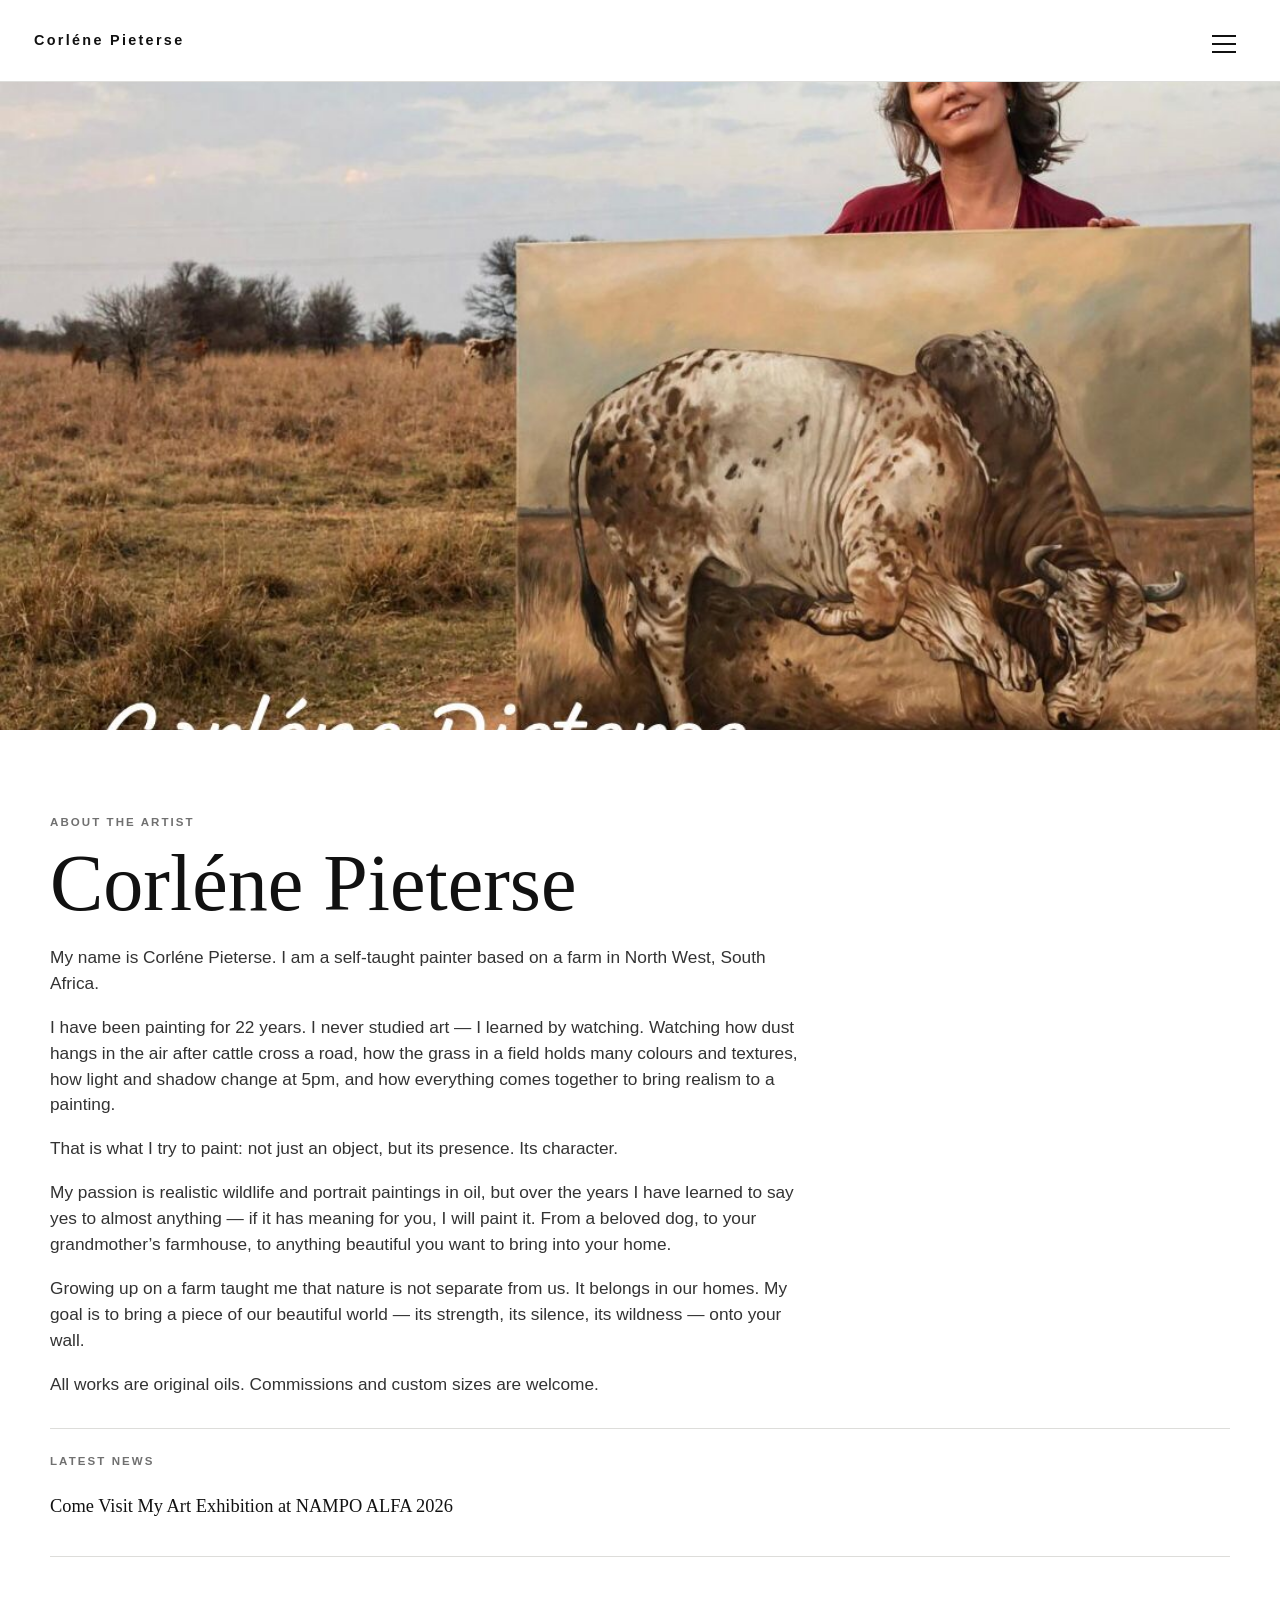
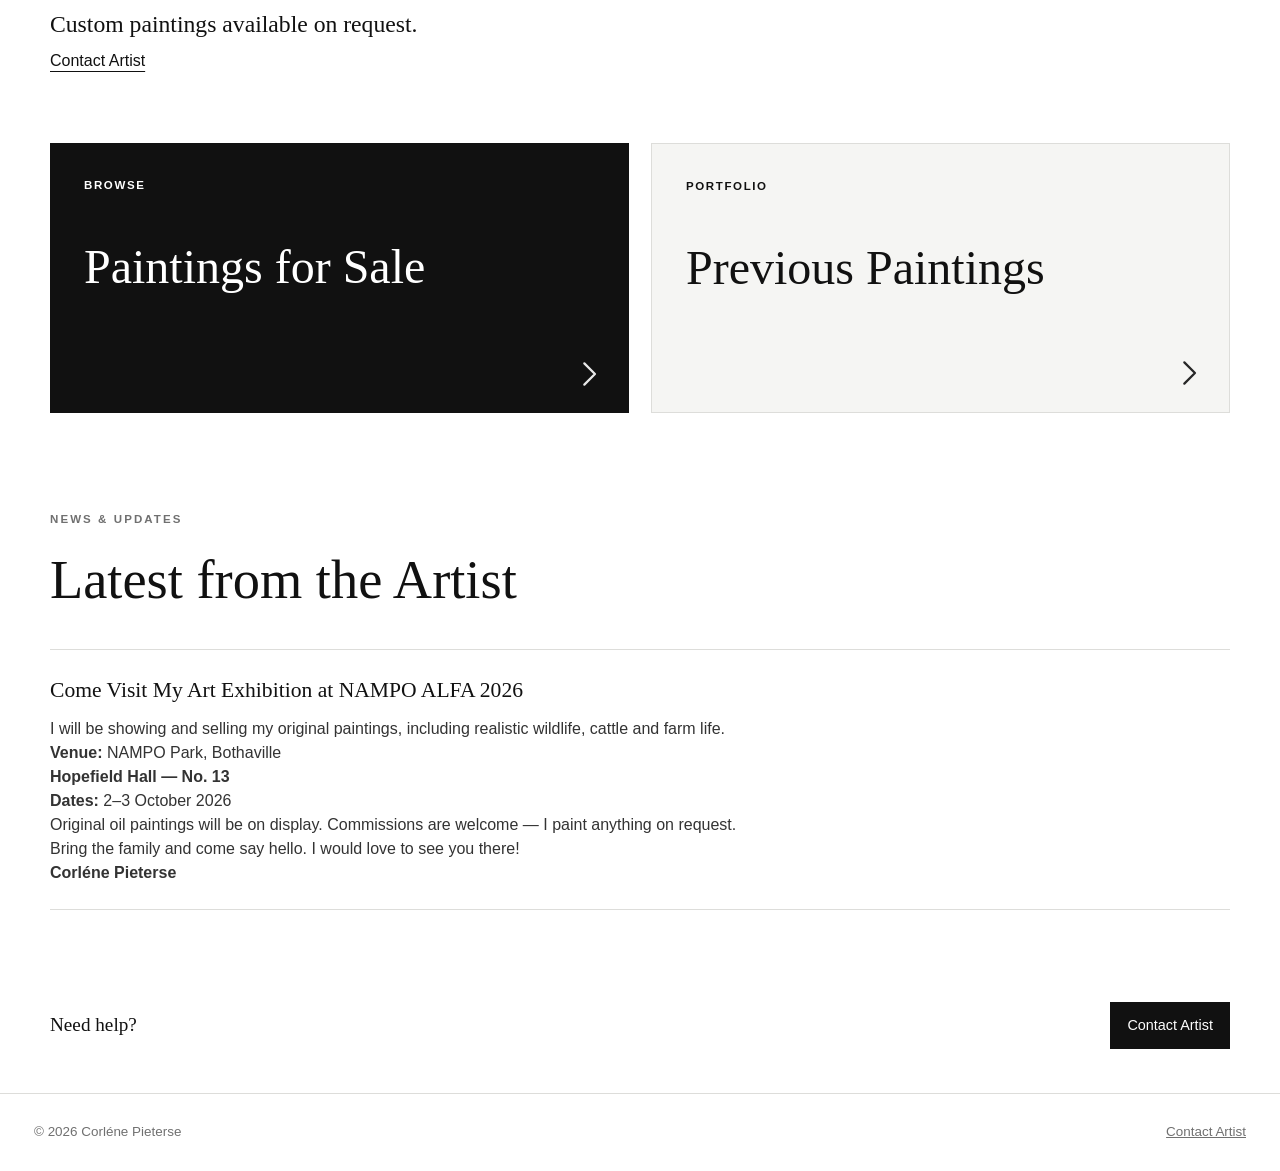
==== index.html @ c6568f7f "Add files via upload" ====
<!DOCTYPE html>
<html lang="en">
<head>
  <meta charset="UTF-8">
  <meta name="viewport" content="width=device-width, initial-scale=1.0">
  <meta name="description" content="Original paintings, previous works and custom commissions.">
  <title>Corléne Pieterse | Fine Artist</title>
  <link rel="stylesheet" href="./styles.css?v=007">
</head>
<body>
  <header class="site-header">
    <a class="artist-name" href="index.html" aria-label="Home">Corléne Pieterse</a>

    <button class="menu-toggle" type="button" aria-label="Open menu" aria-expanded="false" aria-controls="main-menu">
      <span></span>
      <span></span>
      <span></span>
    </button>

    <nav class="main-menu" id="main-menu" aria-label="Main navigation">
      <a href="index.html">Home</a>
      <a href="for-sale.html">Paintings for Sale</a>
      <a href="previous.html">Previous Paintings</a>
      <a href="index.html#newsletter">News</a>
      <a href="contact.html">Contact Artist</a>
    </nav>
  </header>

  <main>
    <section class="hero">
      <img
        src="assets/images/corlene-pieterse-hero.jpeg"
        alt="Corléne Pieterse with one of her oil paintings"
        class="hero-image"
      >
    </section>

    <section class="about section">
      <p class="eyebrow">ABOUT THE ARTIST</p>
      <h1>Corléne Pieterse</h1>
      <div class="about-copy">
        <p>My name is Corléne Pieterse. I am a self-taught painter based on a farm in North West, South Africa.</p>
        <p>I have been painting for 22 years. I never studied art — I learned by watching. Watching how dust hangs in the air after cattle cross a road, how the grass in a field holds many colours and textures, how light and shadow change at 5pm, and how everything comes together to bring realism to a painting.</p>
        <p>That is what I try to paint: not just an object, but its presence. Its character.</p>
        <p>My passion is realistic wildlife and portrait paintings in oil, but over the years I have learned to say yes to almost anything — if it has meaning for you, I will paint it. From a beloved dog, to your grandmother’s farmhouse, to anything beautiful you want to bring into your home.</p>
        <p>Growing up on a farm taught me that nature is not separate from us. It belongs in our homes. My goal is to bring a piece of our beautiful world — its strength, its silence, its wildness — onto your wall.</p>
        <p>All works are original oils. Commissions and custom sizes are welcome.</p>
      </div>

      <section class="news-triggers" aria-labelledby="latest-news-heading">
        <p class="eyebrow" id="latest-news-heading">LATEST NEWS</p>
        <a class="news-trigger" href="#news-item-1">Come Visit My Art Exhibition at NAMPO ALFA 2026</a>
      </section>

      <div class="commission-note">
        <p>Custom paintings available on request.</p>
        <a class="text-link" href="contact.html">Contact Artist</a>
      </div>
    </section>

    <section class="page-directors section" aria-label="Painting galleries">
      <a class="director-card" href="for-sale.html">
        <span class="director-label">Browse</span>
        <strong>Paintings for Sale</strong>
        <span class="director-arrow" aria-hidden="true"><svg viewBox="0 0 24 24" focusable="false"><path d="M8 4.5L15.5 12 8 19.5"></path></svg></span>
      </a>

      <a class="director-card" href="previous.html">
        <span class="director-label">Portfolio</span>
        <strong>Previous Paintings</strong>
        <span class="director-arrow" aria-hidden="true"><svg viewBox="0 0 24 24" focusable="false"><path d="M8 4.5L15.5 12 8 19.5"></path></svg></span>
      </a>
    </section>

    <section class="newsletter section" id="newsletter" aria-labelledby="newsletter-heading">
      <p class="eyebrow">NEWS & UPDATES</p>
      <h2 id="newsletter-heading">Latest from the Artist</h2>
      <article class="newsletter-item" id="news-item-1">
        <h3>Come Visit My Art Exhibition at NAMPO ALFA 2026</h3>
        <p>I will be showing and selling my original paintings, including realistic wildlife, cattle and farm life.</p>
        <p><strong>Venue:</strong> NAMPO Park, Bothaville<br><strong>Hopefield Hall — No. 13</strong><br><strong>Dates:</strong> 2–3 October 2026</p>
        <p>Original oil paintings will be on display. Commissions are welcome — I paint anything on request.</p>
        <p>Bring the family and come say hello. I would love to see you there!</p>
        <p><strong>Corléne Pieterse</strong></p>
      </article>
    </section>

    <section class="bottom-contact section">
      <p>Need help?</p>
      <a class="primary-button" href="contact.html">Contact Artist</a>
    </section>
  </main>

  <footer class="site-footer">
    <p>© <span id="year"></span> Corléne Pieterse</p>
    <a href="contact.html">Contact Artist</a>
  </footer>

  <script src="script.js"></script>
</body>
</html>
---- styles.css ----
* {
  box-sizing: border-box;
}

:root {
  --black: #111111;
  --white: #ffffff;
  --soft: #f5f5f3;
  --grey: #707070;
  --line: #ddddda;
  --max-width: 1180px;
}

html {
  scroll-behavior: smooth;
}

body {
  margin: 0;
  background: var(--white);
  color: var(--black);
  font-family: Arial, Helvetica, sans-serif;
  line-height: 1.5;
}

a {
  color: inherit;
}

img {
  display: block;
  width: 100%;
}

.site-header {
  position: sticky;
  top: 0;
  z-index: 1000;
  display: flex;
  align-items: center;
  justify-content: space-between;
  min-height: 72px;
  padding: 0 20px;
  background: rgba(255, 255, 255, 0.96);
  border-bottom: 1px solid var(--line);
}

.artist-name {
  text-decoration: none;
  font-size: 0.9rem;
  font-weight: 700;
  letter-spacing: 0.16em;
}

.menu-toggle {
  width: 44px;
  height: 44px;
  padding: 10px;
  border: 0;
  background: transparent;
  cursor: pointer;
}

.menu-toggle span {
  display: block;
  height: 2px;
  margin: 6px 0;
  background: var(--black);
  transition: transform 0.2s ease, opacity 0.2s ease;
}

.menu-toggle.open span:nth-child(1) {
  transform: translateY(8px) rotate(45deg);
}

.menu-toggle.open span:nth-child(2) {
  opacity: 0;
}

.menu-toggle.open span:nth-child(3) {
  transform: translateY(-8px) rotate(-45deg);
}

.main-menu {
  position: fixed;
  inset: 72px 0 auto 0;
  display: none;
  flex-direction: column;
  padding: 14px 20px 26px;
  background: var(--soft);
  border-bottom: 1px solid var(--line);
}

.main-menu.open {
  display: flex;
}

.main-menu a {
  padding: 15px 0;
  border-bottom: 1px solid var(--line);
  text-decoration: none;
  font-size: 1rem;
}

.main-menu a:last-child {
  border-bottom: 0;
}

.hero {
  max-width: 1480px;
  margin: 0 auto;
}

.hero-image {
  width: 100%;
  min-height: 48vh;
  max-height: 72vh;
  object-fit: cover;
  background: var(--soft);
}

.section,
.inner-page {
  width: min(calc(100% - 40px), var(--max-width));
  margin-inline: auto;
}

.about {
  padding: 56px 0 48px;
}

.eyebrow {
  margin: 0 0 12px;
  color: var(--grey);
  font-size: 0.72rem;
  font-weight: 700;
  letter-spacing: 0.18em;
}

h1,
h2,
h3,
p {
  margin-top: 0;
}

h1 {
  margin-bottom: 20px;
  font-family: Georgia, "Times New Roman", serif;
  font-size: clamp(2.2rem, 9vw, 5rem);
  font-weight: 400;
  line-height: 1.02;
}

h2 {
  font-family: Georgia, "Times New Roman", serif;
  font-weight: 400;
}

.about-copy {
  max-width: 760px;
  margin-bottom: 28px;
  color: #333333;
  font-size: 1rem;
}

.about-copy p {
  margin-bottom: 18px;
}

.commission-note {
  padding-top: 22px;
}

.commission-note p {
  margin-bottom: 8px;
  font-family: Georgia, "Times New Roman", serif;
  font-size: 1.48rem;
  line-height: 1.35;
}

.news-triggers {
  margin: 30px 0;
  padding: 24px 0;
  border-top: 1px solid var(--line);
  border-bottom: 1px solid var(--line);
}

.news-trigger {
  display: block;
  padding: 11px 0;
  text-decoration: none;
  font-family: Georgia, "Times New Roman", serif;
  font-size: 1.15rem;
}

.news-trigger:hover {
  text-decoration: underline;
  text-underline-offset: 5px;
}

.newsletter {
  padding: 8px 0 64px;
  scroll-margin-top: 90px;
}

.newsletter > h2 {
  margin-bottom: 28px;
  font-size: clamp(2rem, 7vw, 3.4rem);
}

.newsletter-item {
  padding: 24px 0;
  border-top: 1px solid var(--line);
  scroll-margin-top: 100px;
}

.newsletter-item:last-child {
  border-bottom: 1px solid var(--line);
}

.newsletter-item h3 {
  margin-bottom: 10px;
  font-family: Georgia, "Times New Roman", serif;
  font-size: 1.35rem;
  font-weight: 400;
}

.newsletter-item p {
  max-width: 760px;
  margin-bottom: 0;
  color: #333333;
}

.bottom-contact {
  display: flex;
  align-items: center;
  justify-content: space-between;
  gap: 20px;
  padding: 28px 0 44px;
}

.bottom-contact p {
  margin-bottom: 0;
  font-family: Georgia, "Times New Roman", serif;
  font-size: 1.2rem;
}

.text-link {
  text-underline-offset: 5px;
}

.page-directors {
  display: grid;
  gap: 16px;
  padding-bottom: 64px;
}

.director-card {
  position: relative;
  min-height: 190px;
  padding: 28px;
  overflow: hidden;
  background: var(--black);
  color: var(--white);
  text-decoration: none;
}

.director-card:nth-child(2) {
  background: var(--soft);
  color: var(--black);
  border: 1px solid var(--line);
}

.director-label {
  display: block;
  margin-bottom: 48px;
  font-size: 0.72rem;
  font-weight: 700;
  letter-spacing: 0.14em;
  text-transform: uppercase;
}

.director-card strong {
  display: block;
  max-width: 80%;
  font-family: Georgia, "Times New Roman", serif;
  font-size: clamp(1.7rem, 8vw, 3rem);
  font-weight: 400;
  line-height: 1.05;
}

.director-arrow {
  position: absolute;
  right: 22px;
  bottom: 22px;
  width: 34px;
  height: 34px;
  opacity: 0.9;
}

.director-arrow svg {
  display: block;
  width: 100%;
  height: 100%;
  fill: none;
  stroke: currentColor;
  stroke-width: 1.6;
  stroke-linecap: round;
  stroke-linejoin: round;
  overflow: visible;
}

.site-footer {
  display: flex;
  justify-content: space-between;
  gap: 20px;
  padding: 28px 20px;
  border-top: 1px solid var(--line);
  color: var(--grey);
  font-size: 0.84rem;
}

.site-footer p {
  margin-bottom: 0;
}

.inner-page {
  min-height: calc(100vh - 160px);
  padding-top: 56px;
  padding-bottom: 64px;
}

.page-heading {
  max-width: 800px;
  margin-bottom: 34px;
}

.page-heading p:last-child {
  color: var(--grey);
}

.filter-bar {
  display: flex;
  gap: 8px;
  margin-bottom: 32px;
  padding-bottom: 8px;
  overflow-x: auto;
  scrollbar-width: thin;
}

.filter-button {
  flex: 0 0 auto;
  padding: 10px 14px;
  border: 1px solid var(--line);
  background: var(--white);
  color: var(--black);
  cursor: pointer;
  font-size: 0.85rem;
}

.filter-button.active,
.filter-button:hover {
  background: var(--black);
  color: var(--white);
  border-color: var(--black);
}

.gallery-grid {
  display: grid;
  grid-template-columns: 1fr;
  gap: 32px;
}

.painting-card {
  border-bottom: 1px solid var(--line);
  padding-bottom: 24px;
}

.painting-image-wrap {
  aspect-ratio: 4 / 5;
  margin-bottom: 16px;
  overflow: hidden;
  background: var(--soft);
}

.painting-image {
  height: 100%;
  object-fit: cover;
}

.painting-meta {
  display: flex;
  justify-content: space-between;
  gap: 16px;
}

.painting-title {
  margin-bottom: 5px;
  font-family: Georgia, "Times New Roman", serif;
  font-size: 1.35rem;
  font-weight: 400;
}

.painting-category,
.painting-price,
.painting-status,
.painting-detail {
  margin-bottom: 0;
  color: var(--grey);
  font-size: 0.86rem;
}

.painting-detail {
  margin-top: 4px;
}

.painting-actions {
  margin-top: 14px;
}

.primary-button {
  display: inline-block;
  padding: 12px 16px;
  border: 1px solid var(--black);
  background: var(--black);
  color: var(--white);
  text-decoration: none;
  font-size: 0.9rem;
}

.primary-button:hover {
  background: var(--white);
  color: var(--black);
}

.empty-state {
  padding: 30px 0;
  color: var(--grey);
}

.contact-page {
  max-width: 860px;
}

.contact-heading {
  margin-bottom: 44px;
}

.contact-simple {
  max-width: 620px;
}

.contact-row {
  padding: 28px 0;
  border-top: 1px solid var(--line);
}

.contact-row:last-child {
  border-bottom: 1px solid var(--line);
}

.contact-label {
  margin-bottom: 14px;
  color: var(--grey);
  font-size: 0.8rem;
  font-weight: 700;
  letter-spacing: 0.12em;
  text-transform: uppercase;
}

.contact-email {
  display: inline-block;
  font-size: 1rem;
  text-underline-offset: 5px;
}

@media (min-width: 720px) {
  .site-header {
    min-height: 82px;
    padding-inline: 34px;
  }

  .main-menu {
    inset: 82px 0 auto 0;
    padding-inline: 34px;
  }

  .section,
  .inner-page {
    width: min(calc(100% - 68px), var(--max-width));
  }

  .about {
    padding-top: 84px;
    padding-bottom: 70px;
  }

  .page-directors {
    grid-template-columns: 1fr 1fr;
    gap: 22px;
    padding-bottom: 90px;
  }

  .director-card {
    min-height: 270px;
    padding: 34px;
  }

  .gallery-grid {
    grid-template-columns: repeat(2, minmax(0, 1fr));
    gap: 42px 24px;
  }

  .site-footer {
    padding-inline: 34px;
  }
}

@media (min-width: 1050px) {
  .hero-image {
    min-height: 62vh;
  }

  .about-copy {
    font-size: 1.08rem;
  }

  .gallery-grid {
    grid-template-columns: repeat(3, minmax(0, 1fr));
  }
}
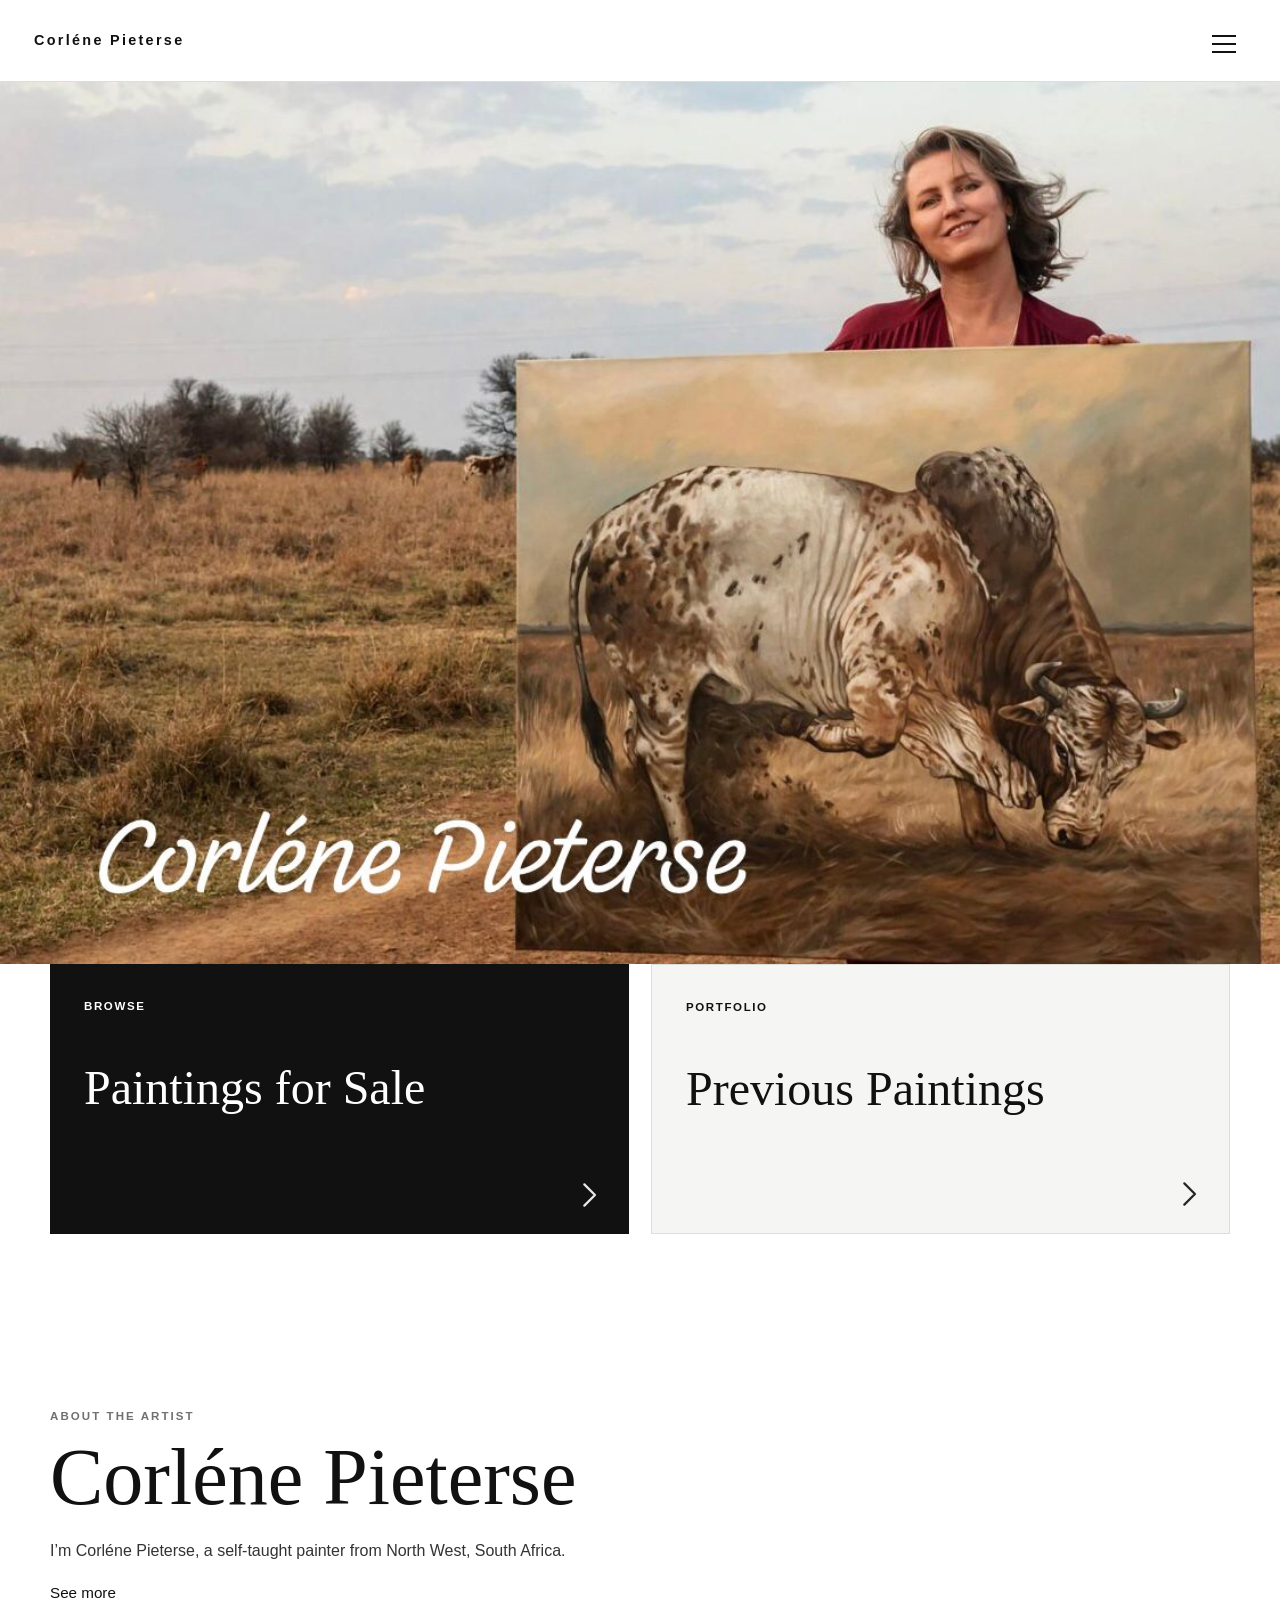
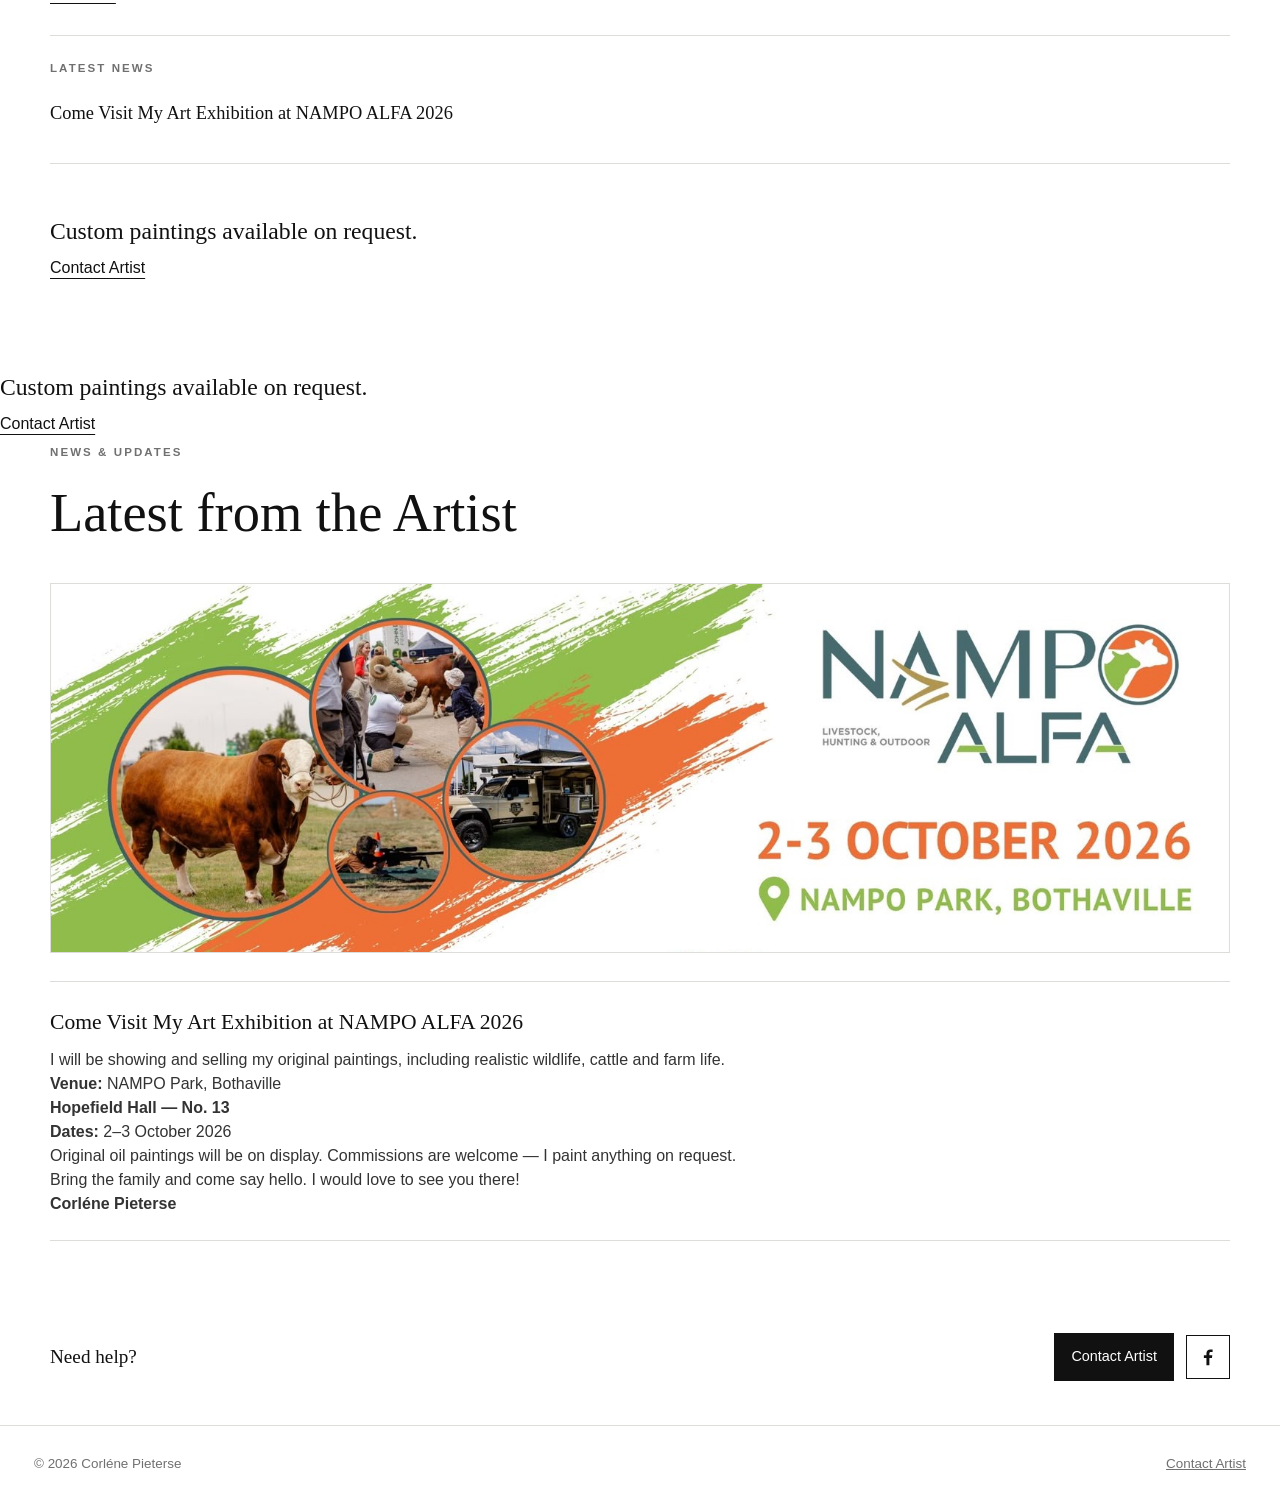
==== commit 8e72cf95: "Add files via upload" ====
--- a/index.html
+++ b/index.html
@@ -5,7 +5,7 @@
   <meta name="viewport" content="width=device-width, initial-scale=1.0">
   <meta name="description" content="Original paintings, previous works and custom commissions.">
   <title>Corléne Pieterse | Fine Artist</title>
-  <link rel="stylesheet" href="./styles.css?v=007">
+  <link rel="stylesheet" href="./styles.css?v=009">
 </head>
 <body>
   <header class="site-header">
@@ -35,15 +35,38 @@
       >
     </section>
 
+    <section class="page-directors section" aria-label="Painting galleries">
+      <a class="director-card" href="for-sale.html">
+        <span class="director-label">Browse</span>
+        <strong>Paintings for Sale</strong>
+        <span class="director-arrow" aria-hidden="true"><svg viewBox="0 0 24 24" focusable="false"><path d="M8 4.5L15.5 12 8 19.5"></path></svg></span>
+      </a>
+
+      <a class="director-card" href="previous.html">
+        <span class="director-label">Portfolio</span>
+        <strong>Previous Paintings</strong>
+        <span class="director-arrow" aria-hidden="true"><svg viewBox="0 0 24 24" focusable="false"><path d="M8 4.5L15.5 12 8 19.5"></path></svg></span>
+      </a>
+    </section>
+
     <section class="about section">
       <p class="eyebrow">ABOUT THE ARTIST</p>
       <h1>Corléne Pieterse</h1>
-      <div class="about-copy">
-        <p>My name is Corléne Pieterse. I am a self-taught painter based on a farm in North West, South Africa.</p>
+
+      <div class="about-intro">
+        <p>I’m Corléne Pieterse, a self-taught painter from North West, South Africa.</p>
+        <button class="see-more-button" id="about-toggle" type="button" aria-expanded="false" aria-controls="about-full">See more</button>
+      </div>
+
+      <div class="about-full" id="about-full" hidden>
         <p>I have been painting for 22 years. I never studied art — I learned by watching. Watching how dust hangs in the air after cattle cross a road, how the grass in a field holds many colours and textures, how light and shadow change at 5pm, and how everything comes together to bring realism to a painting.</p>
+
         <p>That is what I try to paint: not just an object, but its presence. Its character.</p>
+
         <p>My passion is realistic wildlife and portrait paintings in oil, but over the years I have learned to say yes to almost anything — if it has meaning for you, I will paint it. From a beloved dog, to your grandmother’s farmhouse, to anything beautiful you want to bring into your home.</p>
+
         <p>Growing up on a farm taught me that nature is not separate from us. It belongs in our homes. My goal is to bring a piece of our beautiful world — its strength, its silence, its wildness — onto your wall.</p>
+
         <p>All works are original oils. Commissions and custom sizes are welcome.</p>
       </div>
 
@@ -58,23 +81,16 @@
       </div>
     </section>
 
-    <section class="page-directors section" aria-label="Painting galleries">
-      <a class="director-card" href="for-sale.html">
-        <span class="director-label">Browse</span>
-        <strong>Paintings for Sale</strong>
-        <span class="director-arrow" aria-hidden="true"><svg viewBox="0 0 24 24" focusable="false"><path d="M8 4.5L15.5 12 8 19.5"></path></svg></span>
-      </a>
-
-      <a class="director-card" href="previous.html">
-        <span class="director-label">Portfolio</span>
-        <strong>Previous Paintings</strong>
-        <span class="director-arrow" aria-hidden="true"><svg viewBox="0 0 24 24" focusable="false"><path d="M8 4.5L15.5 12 8 19.5"></path></svg></span>
-      </a>
+      <div class="commission-note">
+        <p>Custom paintings available on request.</p>
+        <a class="text-link" href="contact.html">Contact Artist</a>
+      </div>
     </section>
 
     <section class="newsletter section" id="newsletter" aria-labelledby="newsletter-heading">
       <p class="eyebrow">NEWS & UPDATES</p>
       <h2 id="newsletter-heading">Latest from the Artist</h2>
+      <img class="newsletter-banner" src="assets/images/nampo-alfa-2026.jpeg" alt="NAMPO ALFA 2026, 2–3 October 2026, NAMPO Park, Bothaville">
       <article class="newsletter-item" id="news-item-1">
         <h3>Come Visit My Art Exhibition at NAMPO ALFA 2026</h3>
         <p>I will be showing and selling my original paintings, including realistic wildlife, cattle and farm life.</p>
@@ -87,7 +103,14 @@
 
     <section class="bottom-contact section">
       <p>Need help?</p>
-      <a class="primary-button" href="contact.html">Contact Artist</a>
+      <div class="bottom-contact-actions">
+        <a class="primary-button" href="contact.html">Contact Artist</a>
+        <a class="facebook-icon-link" href="https://www.facebook.com/share/1Ef3QSD8dy/?mibextid=wwXIfr" target="_blank" rel="noopener" aria-label="Visit Corléne Pieterse on Facebook">
+          <svg viewBox="0 0 24 24" aria-hidden="true">
+            <path d="M13.5 21v-8h2.8l.4-3h-3.2V8.1c0-.9.3-1.6 1.7-1.6H17V3.8c-.3 0-1.3-.1-2.5-.1-2.5 0-4.2 1.5-4.2 4.3v2H7.5v3h2.8v8h3.2z"></path>
+          </svg>
+        </a>
+      </div>
     </section>
   </main>
 
--- a/styles.css
+++ b/styles.css
@@ -113,9 +113,9 @@
 
 .hero-image {
   width: 100%;
-  min-height: 48vh;
-  max-height: 72vh;
-  object-fit: cover;
+  height: auto;
+  max-height: none;
+  object-fit: contain;
   background: var(--soft);
 }
 
@@ -378,19 +378,23 @@
 }
 
 .painting-image-wrap {
-  aspect-ratio: 4 / 5;
+  width: 100%;
   margin-bottom: 16px;
   overflow: hidden;
   background: var(--soft);
+  cursor: zoom-in;
 }
 
 .painting-image {
-  height: 100%;
-  object-fit: cover;
+  display: block;
+  width: 100%;
+  height: auto;
+  object-fit: contain;
 }
 
 .painting-meta {
   display: flex;
+  align-items: flex-start;
   justify-content: space-between;
   gap: 16px;
 }
@@ -530,3 +534,185 @@
     grid-template-columns: repeat(3, minmax(0, 1fr));
   }
 }
+
+
+.painting-info-block {
+  min-width: 0;
+}
+
+.painting-detail {
+  display: block;
+  margin-top: 4px;
+}
+
+.image-viewer {
+  position: fixed;
+  inset: 0;
+  z-index: 3000;
+  display: none;
+  background: rgba(0, 0, 0, 0.96);
+  touch-action: none;
+  user-select: none;
+  overscroll-behavior: contain;
+}
+
+.image-viewer.open {
+  display: block;
+}
+
+.image-viewer-stage {
+  position: absolute;
+  inset: 0;
+  overflow: hidden;
+  touch-action: none;
+  cursor: grab;
+}
+
+.image-viewer-stage.dragging {
+  cursor: grabbing;
+}
+
+.image-viewer-image {
+  position: absolute;
+  left: 50%;
+  top: 50%;
+  max-width: 92vw;
+  max-height: 92vh;
+  width: auto;
+  height: auto;
+  object-fit: contain;
+  transform-origin: center center;
+  will-change: transform;
+  pointer-events: none;
+}
+
+.image-viewer-close {
+  position: absolute;
+  top: max(14px, env(safe-area-inset-top));
+  right: 14px;
+  z-index: 2;
+  width: 46px;
+  height: 46px;
+  border: 0;
+  background: rgba(255,255,255,0.10);
+  color: #fff;
+  font-size: 2rem;
+  line-height: 1;
+  font-weight: 300;
+}
+
+body.viewer-open {
+  overflow: hidden;
+}
+
+
+.about-intro,
+.about-full {
+  max-width: 760px;
+  color: #333333;
+  font-size: 1rem;
+}
+
+.about-intro p,
+.about-full p {
+  margin-bottom: 18px;
+}
+
+.see-more-button {
+  padding: 0;
+  border: 0;
+  background: transparent;
+  color: var(--black);
+  font-size: 0.95rem;
+  text-decoration: underline;
+  text-underline-offset: 5px;
+}
+
+.about-full[hidden] {
+  display: none;
+}
+
+.newsletter-banner {
+  display: block;
+  width: 100%;
+  height: auto;
+  margin: 0 0 28px;
+  object-fit: contain;
+  border: 1px solid var(--line);
+}
+
+.bottom-contact-actions {
+  display: flex;
+  align-items: center;
+  gap: 12px;
+}
+
+.facebook-icon-link {
+  display: inline-flex;
+  align-items: center;
+  justify-content: center;
+  width: 44px;
+  height: 44px;
+  border: 1px solid var(--black);
+  color: var(--black);
+  background: var(--white);
+}
+
+.facebook-icon-link svg {
+  width: 22px;
+  height: 22px;
+  fill: currentColor;
+}
+
+
+@media (max-width: 719px) {
+  .hero {
+    padding: 0;
+  }
+
+  .hero-image {
+    width: 100%;
+    height: 38vh;
+    max-height: 310px;
+    object-fit: contain;
+    background: var(--soft);
+  }
+
+  .page-directors {
+    grid-template-columns: repeat(2, minmax(0, 1fr));
+    gap: 10px;
+    padding-top: 14px;
+    padding-bottom: 36px;
+  }
+
+  .director-card {
+    min-height: 126px;
+    padding: 16px;
+  }
+
+  .director-label {
+    margin-bottom: 28px;
+    font-size: 0.62rem;
+  }
+
+  .director-card strong {
+    max-width: 88%;
+    font-size: clamp(1rem, 4.7vw, 1.35rem);
+    line-height: 1.05;
+  }
+
+  .director-arrow {
+    right: 12px;
+    bottom: 12px;
+    width: 23px;
+    height: 23px;
+  }
+
+  .about {
+    padding-top: 44px;
+  }
+
+  .bottom-contact {
+    align-items: flex-start;
+  }
+}
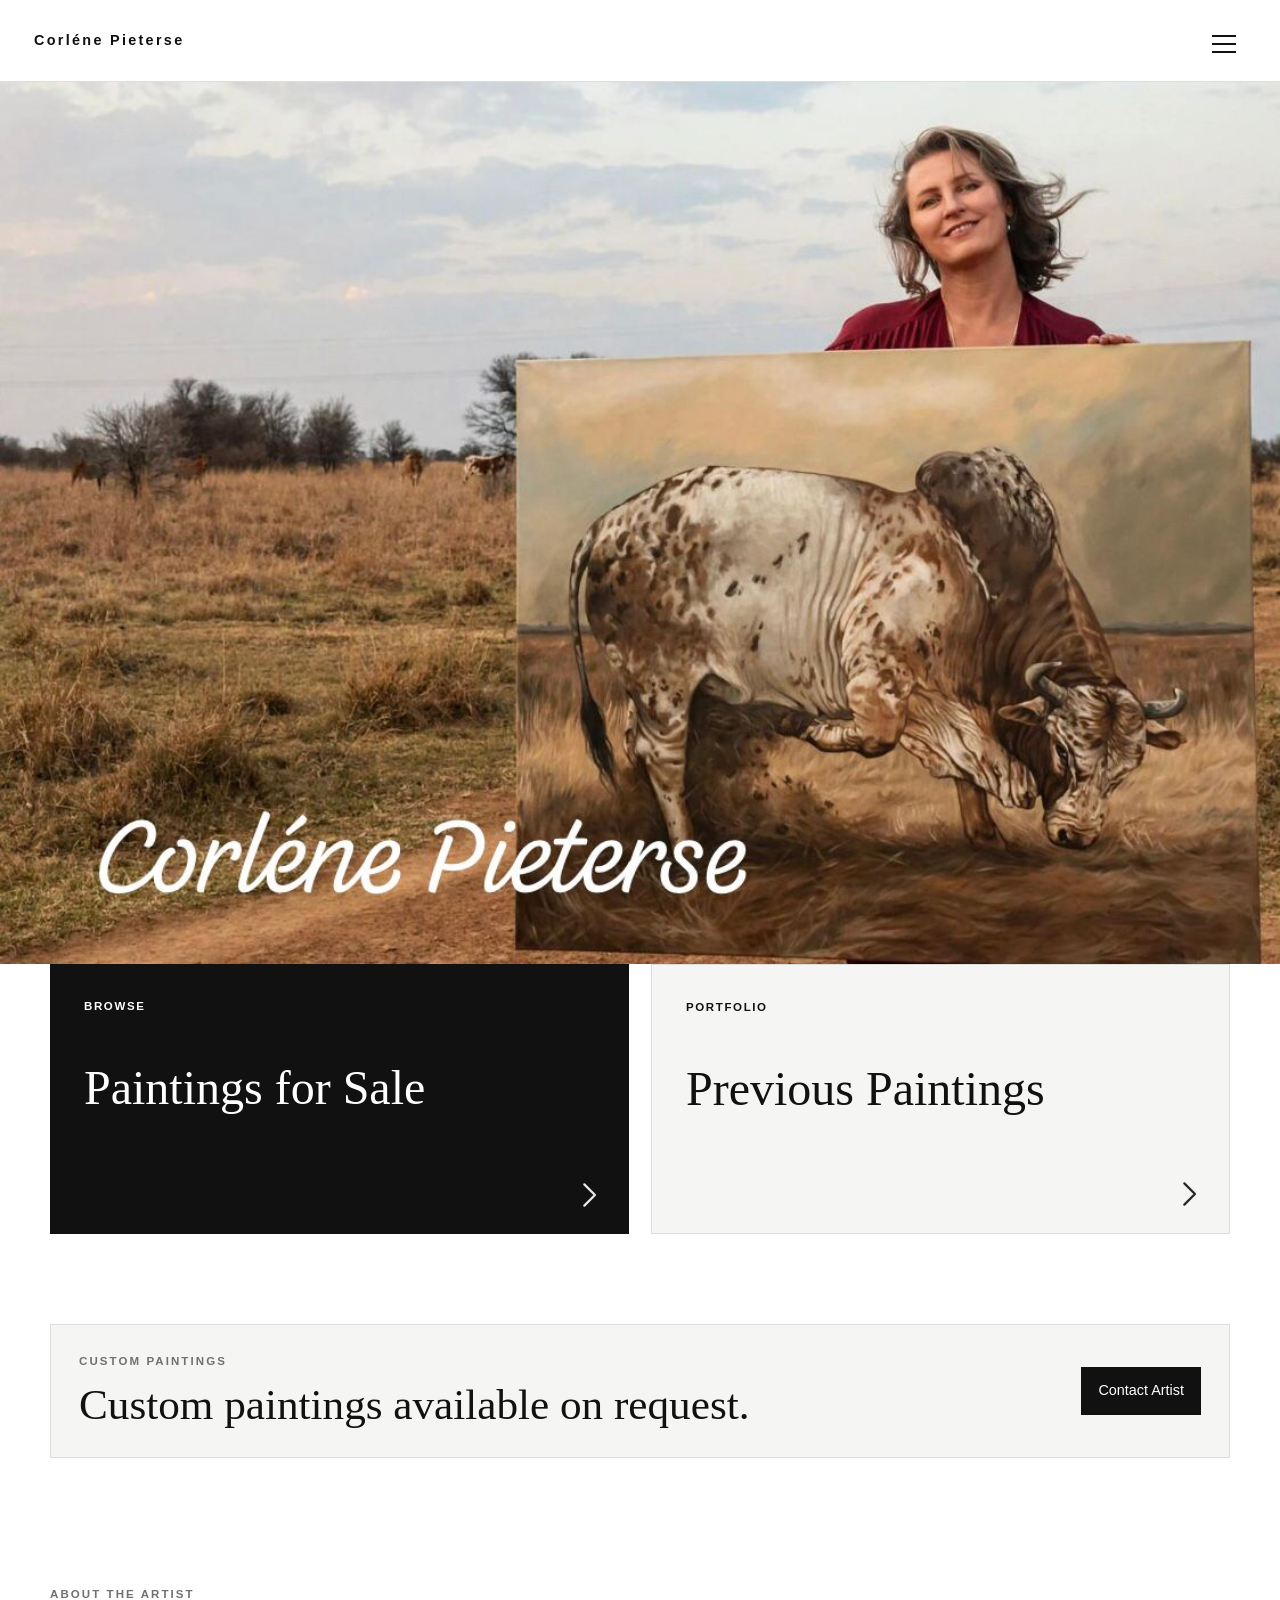
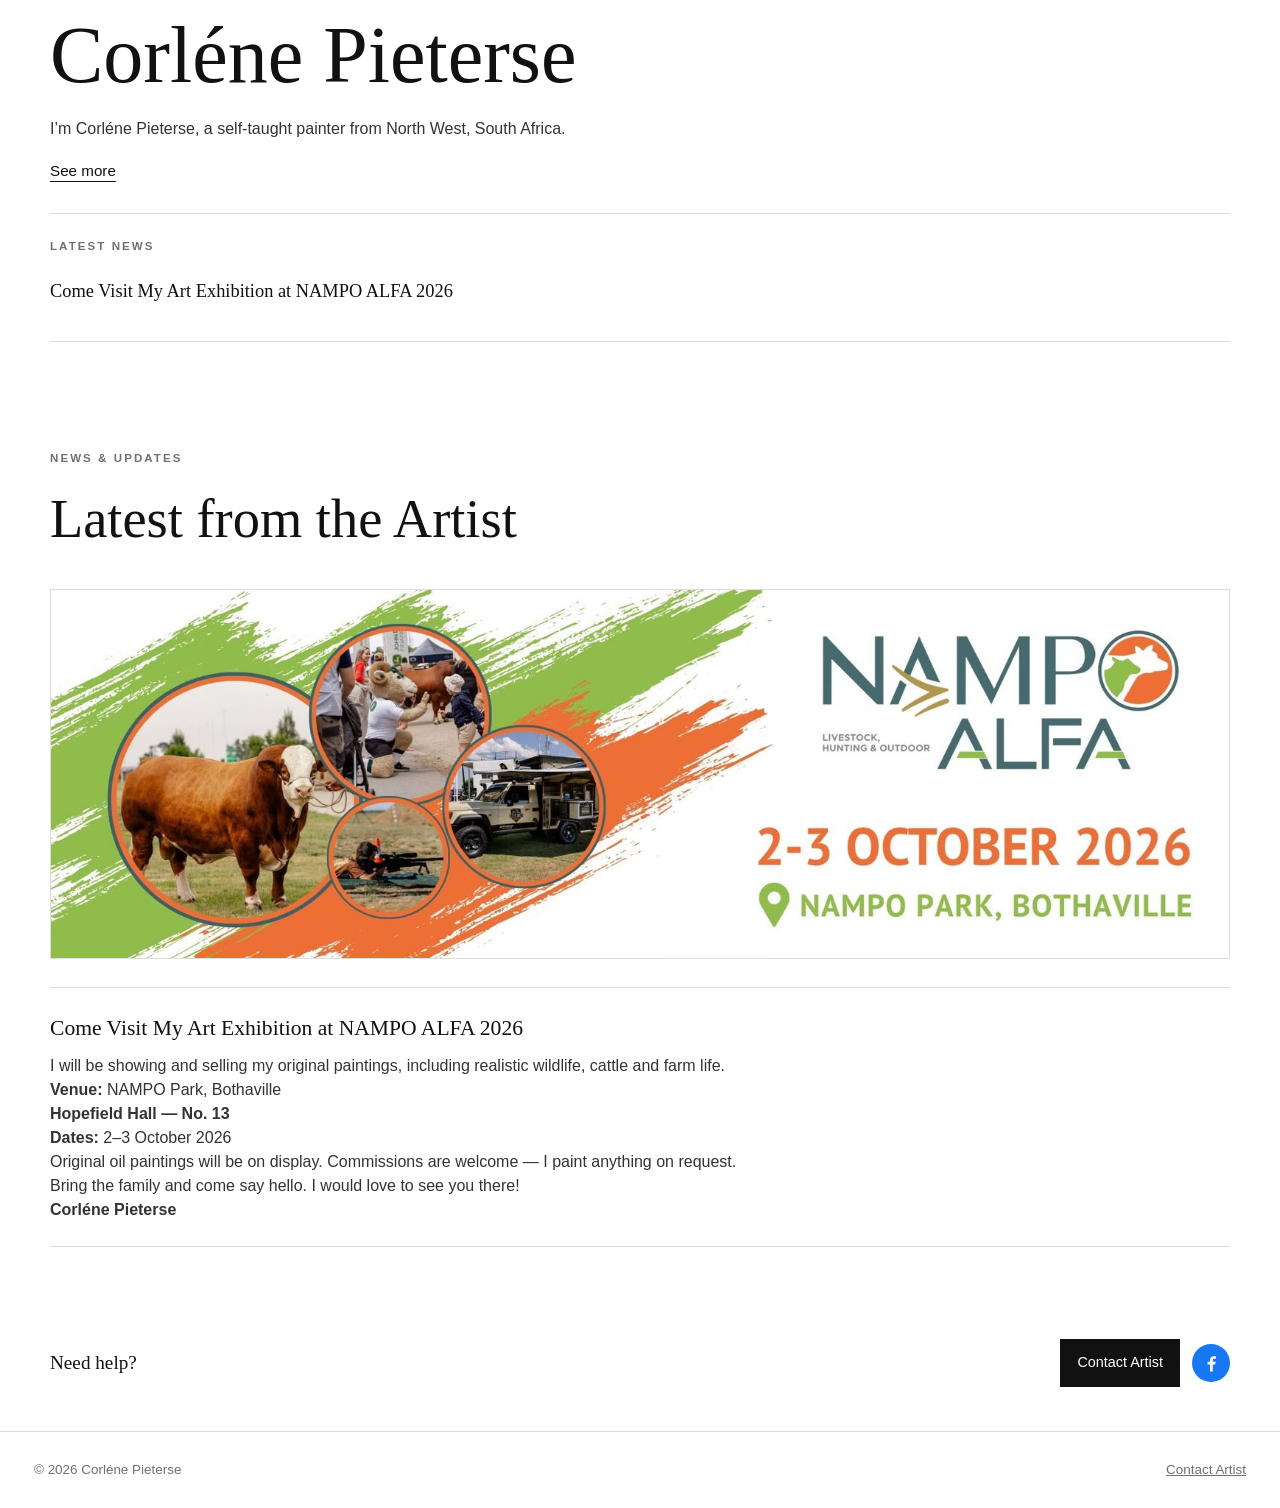
==== commit 16d38e0e: "Add files via upload" ====
--- a/index.html
+++ b/index.html
@@ -3,18 +3,16 @@
 <head>
   <meta charset="UTF-8">
   <meta name="viewport" content="width=device-width, initial-scale=1.0">
-  <meta name="description" content="Original paintings, previous works and custom commissions.">
+  <meta name="description" content="Original oil paintings by Corléne Pieterse, a self-taught artist based in North West, South Africa.">
   <title>Corléne Pieterse | Fine Artist</title>
-  <link rel="stylesheet" href="./styles.css?v=009">
+  <link rel="stylesheet" href="./styles.css?v=010">
 </head>
 <body>
   <header class="site-header">
     <a class="artist-name" href="index.html" aria-label="Home">Corléne Pieterse</a>
 
     <button class="menu-toggle" type="button" aria-label="Open menu" aria-expanded="false" aria-controls="main-menu">
-      <span></span>
-      <span></span>
-      <span></span>
+      <span></span><span></span><span></span>
     </button>
 
     <nav class="main-menu" id="main-menu" aria-label="Main navigation">
@@ -28,25 +26,35 @@
 
   <main>
     <section class="hero">
-      <img
-        src="assets/images/corlene-pieterse-hero.jpeg"
-        alt="Corléne Pieterse with one of her oil paintings"
-        class="hero-image"
-      >
+      <img src="assets/images/corlene-pieterse-hero.jpeg"
+           alt="Corléne Pieterse with one of her oil paintings"
+           class="hero-image">
     </section>
 
     <section class="page-directors section" aria-label="Painting galleries">
       <a class="director-card" href="for-sale.html">
         <span class="director-label">Browse</span>
         <strong>Paintings for Sale</strong>
-        <span class="director-arrow" aria-hidden="true"><svg viewBox="0 0 24 24" focusable="false"><path d="M8 4.5L15.5 12 8 19.5"></path></svg></span>
+        <span class="director-arrow" aria-hidden="true">
+          <svg viewBox="0 0 24 24" focusable="false"><path d="M8 4.5L15.5 12 8 19.5"></path></svg>
+        </span>
       </a>
 
       <a class="director-card" href="previous.html">
         <span class="director-label">Portfolio</span>
         <strong>Previous Paintings</strong>
-        <span class="director-arrow" aria-hidden="true"><svg viewBox="0 0 24 24" focusable="false"><path d="M8 4.5L15.5 12 8 19.5"></path></svg></span>
+        <span class="director-arrow" aria-hidden="true">
+          <svg viewBox="0 0 24 24" focusable="false"><path d="M8 4.5L15.5 12 8 19.5"></path></svg>
+        </span>
       </a>
+    </section>
+
+    <section class="custom-highlight section">
+      <div>
+        <p class="eyebrow">CUSTOM PAINTINGS</p>
+        <h2>Custom paintings available on request.</h2>
+      </div>
+      <a class="primary-button" href="contact.html">Contact Artist</a>
     </section>
 
     <section class="about section">
@@ -60,13 +68,9 @@
 
       <div class="about-full" id="about-full" hidden>
         <p>I have been painting for 22 years. I never studied art — I learned by watching. Watching how dust hangs in the air after cattle cross a road, how the grass in a field holds many colours and textures, how light and shadow change at 5pm, and how everything comes together to bring realism to a painting.</p>
-
         <p>That is what I try to paint: not just an object, but its presence. Its character.</p>
-
         <p>My passion is realistic wildlife and portrait paintings in oil, but over the years I have learned to say yes to almost anything — if it has meaning for you, I will paint it. From a beloved dog, to your grandmother’s farmhouse, to anything beautiful you want to bring into your home.</p>
-
         <p>Growing up on a farm taught me that nature is not separate from us. It belongs in our homes. My goal is to bring a piece of our beautiful world — its strength, its silence, its wildness — onto your wall.</p>
-
         <p>All works are original oils. Commissions and custom sizes are welcome.</p>
       </div>
 
@@ -74,27 +78,20 @@
         <p class="eyebrow" id="latest-news-heading">LATEST NEWS</p>
         <a class="news-trigger" href="#news-item-1">Come Visit My Art Exhibition at NAMPO ALFA 2026</a>
       </section>
-
-      <div class="commission-note">
-        <p>Custom paintings available on request.</p>
-        <a class="text-link" href="contact.html">Contact Artist</a>
-      </div>
-    </section>
-
-      <div class="commission-note">
-        <p>Custom paintings available on request.</p>
-        <a class="text-link" href="contact.html">Contact Artist</a>
-      </div>
     </section>
 
     <section class="newsletter section" id="newsletter" aria-labelledby="newsletter-heading">
       <p class="eyebrow">NEWS & UPDATES</p>
       <h2 id="newsletter-heading">Latest from the Artist</h2>
-      <img class="newsletter-banner" src="assets/images/nampo-alfa-2026.jpeg" alt="NAMPO ALFA 2026, 2–3 October 2026, NAMPO Park, Bothaville">
+      <img class="newsletter-banner" src="assets/images/nampo-alfa-2026.jpeg"
+           alt="NAMPO ALFA 2026, 2–3 October 2026, NAMPO Park, Bothaville">
+
       <article class="newsletter-item" id="news-item-1">
         <h3>Come Visit My Art Exhibition at NAMPO ALFA 2026</h3>
         <p>I will be showing and selling my original paintings, including realistic wildlife, cattle and farm life.</p>
-        <p><strong>Venue:</strong> NAMPO Park, Bothaville<br><strong>Hopefield Hall — No. 13</strong><br><strong>Dates:</strong> 2–3 October 2026</p>
+        <p><strong>Venue:</strong> NAMPO Park, Bothaville<br>
+        <strong>Hopefield Hall — No. 13</strong><br>
+        <strong>Dates:</strong> 2–3 October 2026</p>
         <p>Original oil paintings will be on display. Commissions are welcome — I paint anything on request.</p>
         <p>Bring the family and come say hello. I would love to see you there!</p>
         <p><strong>Corléne Pieterse</strong></p>
@@ -105,7 +102,10 @@
       <p>Need help?</p>
       <div class="bottom-contact-actions">
         <a class="primary-button" href="contact.html">Contact Artist</a>
-        <a class="facebook-icon-link" href="https://www.facebook.com/share/1Ef3QSD8dy/?mibextid=wwXIfr" target="_blank" rel="noopener" aria-label="Visit Corléne Pieterse on Facebook">
+        <a class="facebook-icon-link"
+           href="https://www.facebook.com/share/1Ef3QSD8dy/?mibextid=wwXIfr"
+           target="_blank" rel="noopener"
+           aria-label="Visit Corléne Pieterse on Facebook">
           <svg viewBox="0 0 24 24" aria-hidden="true">
             <path d="M13.5 21v-8h2.8l.4-3h-3.2V8.1c0-.9.3-1.6 1.7-1.6H17V3.8c-.3 0-1.3-.1-2.5-.1-2.5 0-4.2 1.5-4.2 4.3v2H7.5v3h2.8v8h3.2z"></path>
           </svg>
@@ -119,6 +119,6 @@
     <a href="contact.html">Contact Artist</a>
   </footer>
 
-  <script src="script.js"></script>
+  <script src="./script.js?v=010"></script>
 </body>
 </html>
--- a/styles.css
+++ b/styles.css
@@ -716,3 +716,71 @@
     align-items: flex-start;
   }
 }
+
+
+.painting-image-wrap {
+  display: block;
+  padding: 0;
+  border: 0;
+  text-align: left;
+  color: inherit;
+  appearance: none;
+}
+
+.painting-image-wrap:focus-visible {
+  outline: 2px solid #111111;
+  outline-offset: 3px;
+}
+
+.custom-highlight {
+  display: flex;
+  align-items: center;
+  justify-content: space-between;
+  gap: 22px;
+  margin-bottom: 44px;
+  padding: 28px;
+  background: var(--soft);
+  border: 1px solid var(--line);
+}
+
+.custom-highlight h2 {
+  margin: 0;
+  max-width: 680px;
+  font-size: clamp(1.65rem, 6vw, 2.7rem);
+  line-height: 1.08;
+}
+
+.facebook-icon-link {
+  flex: 0 0 auto;
+  width: 38px;
+  height: 38px;
+  border: 0;
+  border-radius: 50%;
+  background: #1877F2;
+  color: #ffffff;
+}
+
+.facebook-icon-link svg {
+  width: 21px;
+  height: 21px;
+  fill: #ffffff;
+}
+
+.contact-facebook {
+  display: flex;
+  align-items: center;
+  gap: 12px;
+}
+
+@media (max-width: 719px) {
+  .custom-highlight {
+    align-items: flex-start;
+    flex-direction: column;
+    margin-bottom: 36px;
+    padding: 22px;
+  }
+
+  .custom-highlight .primary-button {
+    width: 100%;
+  }
+}
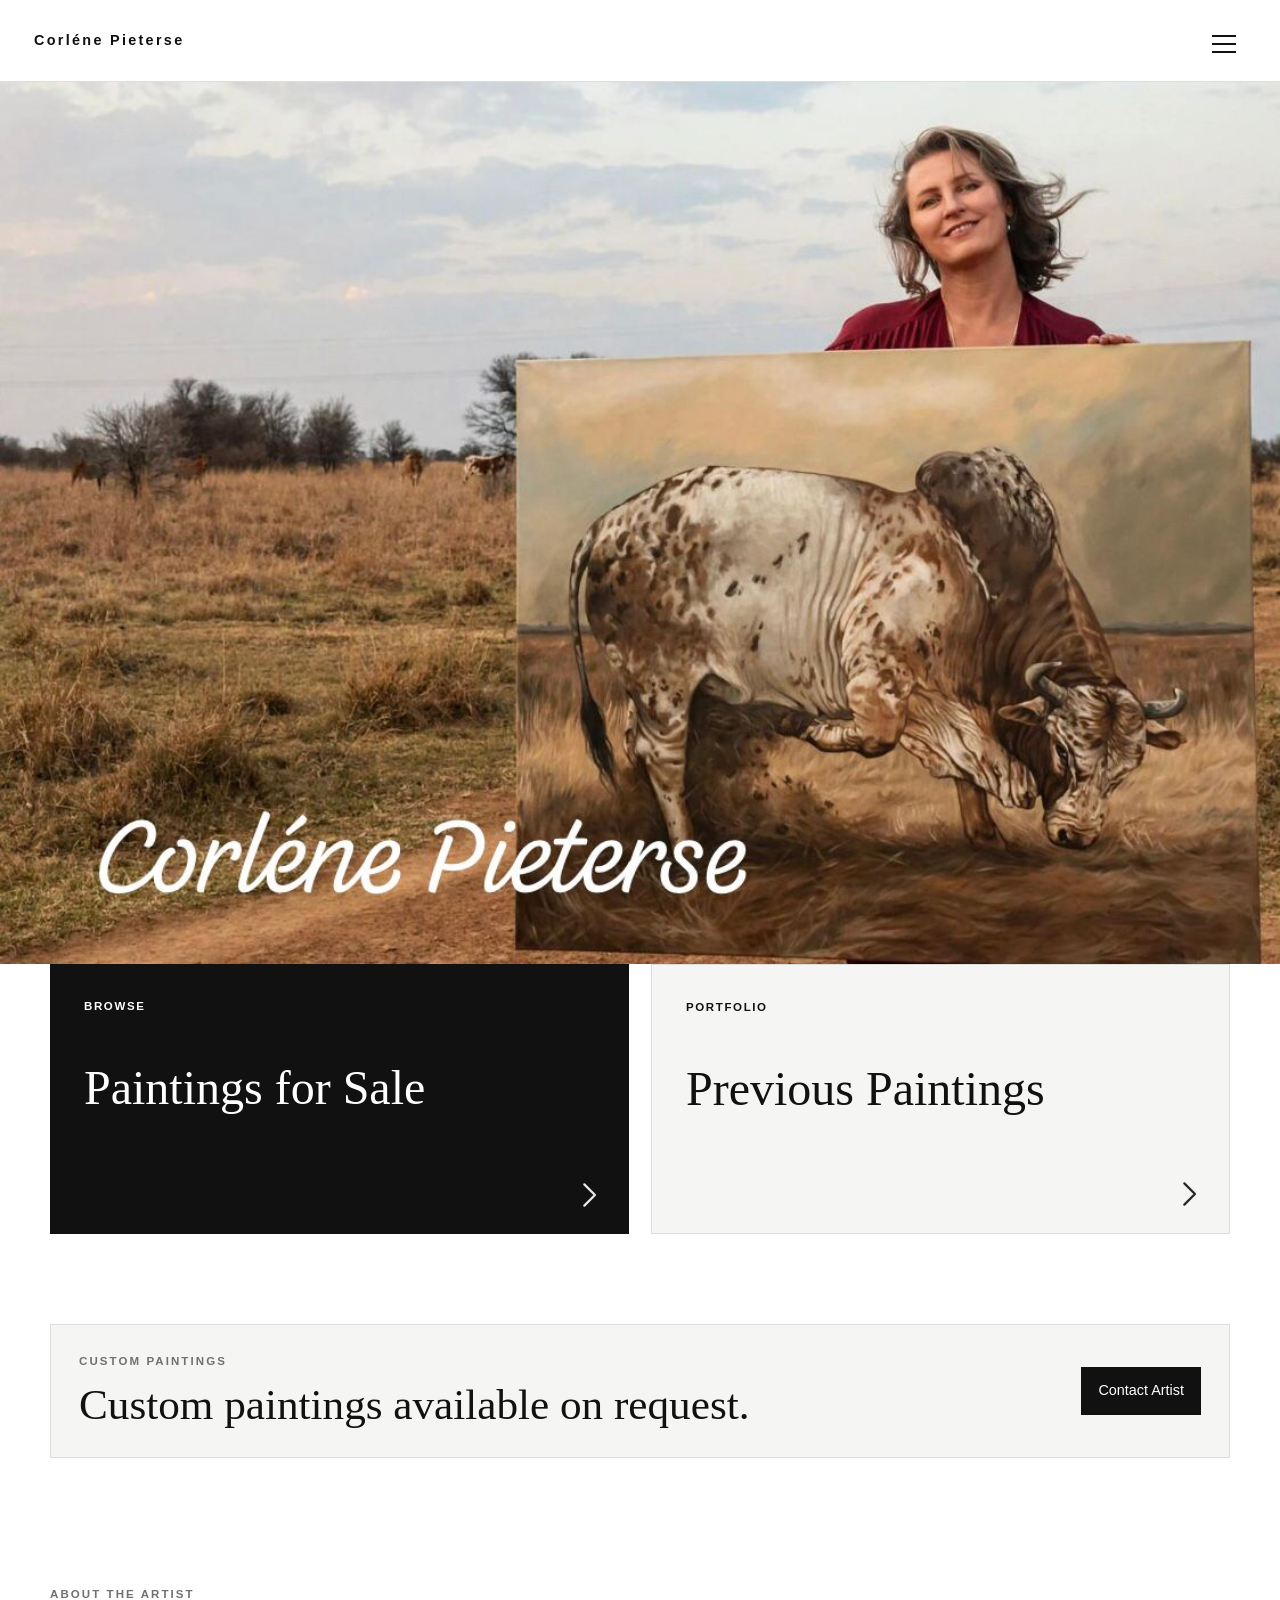
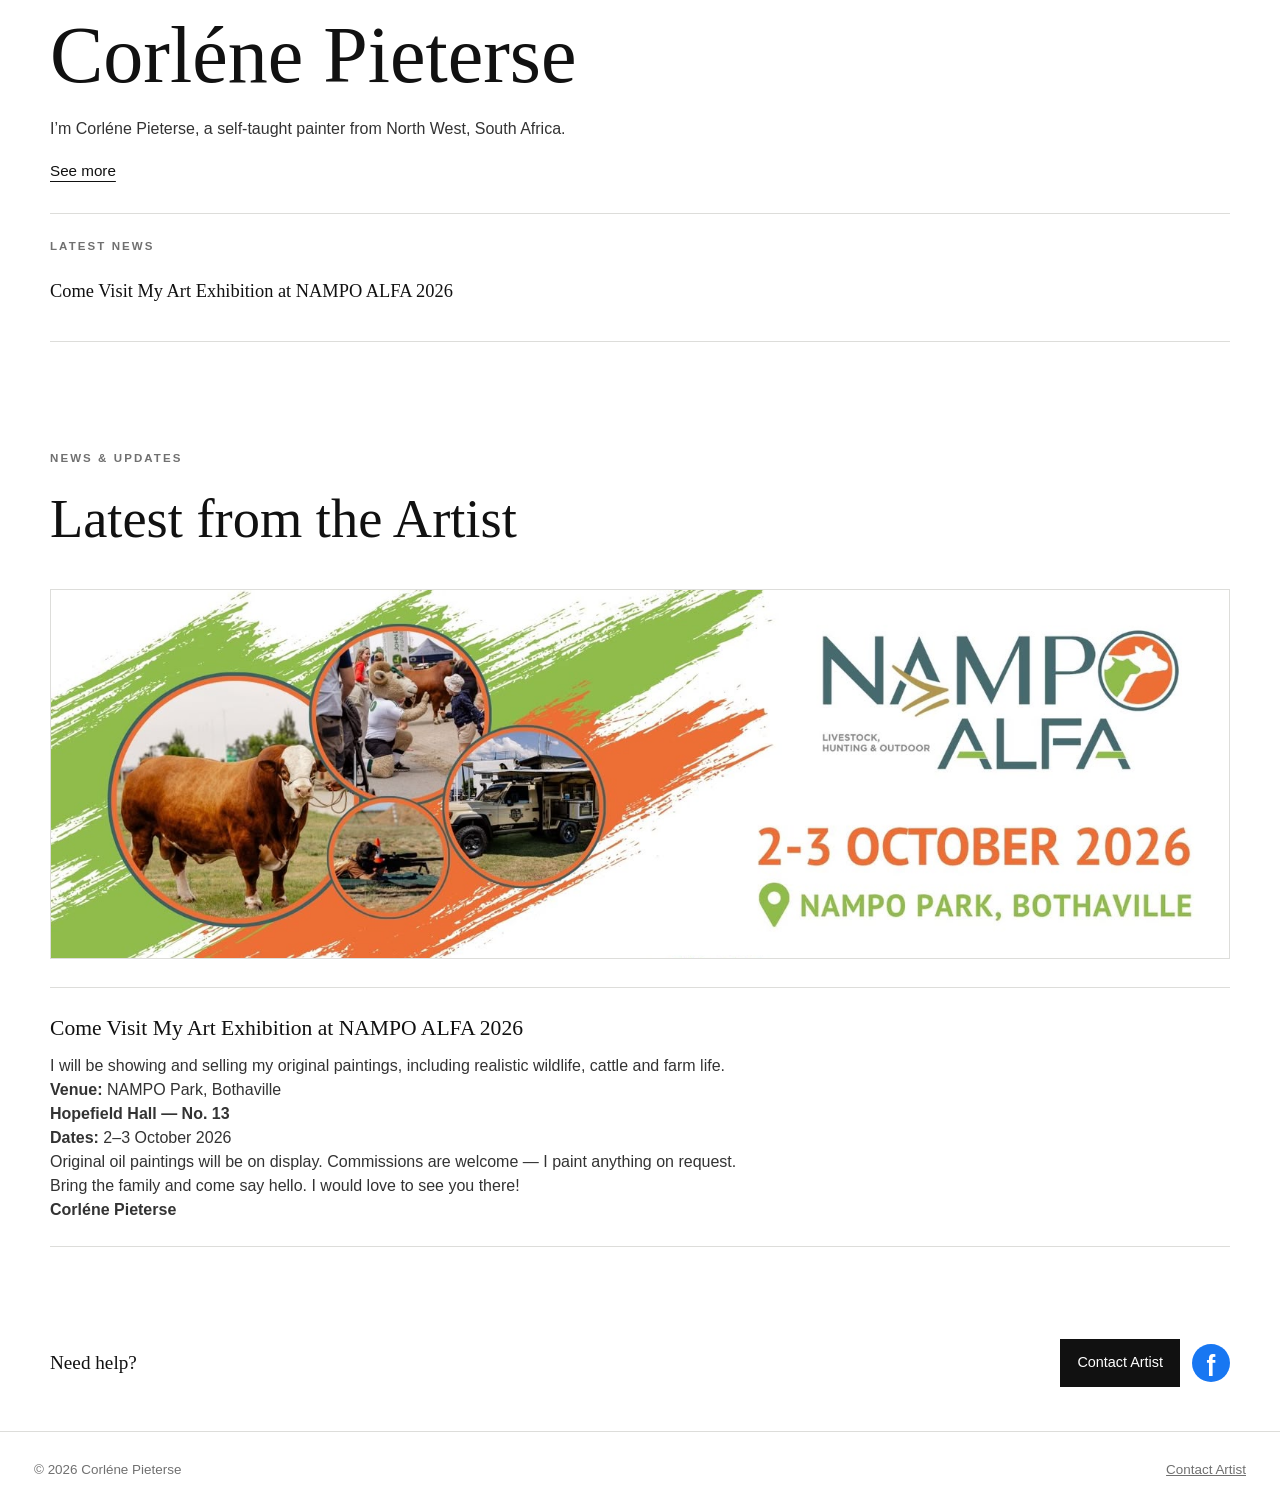
==== commit 71da278f: "Add files via upload" ====
--- a/index.html
+++ b/index.html
@@ -5,7 +5,7 @@
   <meta name="viewport" content="width=device-width, initial-scale=1.0">
   <meta name="description" content="Original oil paintings by Corléne Pieterse, a self-taught artist based in North West, South Africa.">
   <title>Corléne Pieterse | Fine Artist</title>
-  <link rel="stylesheet" href="./styles.css?v=010">
+  <link rel="stylesheet" href="./styles.css?v=011">
 </head>
 <body>
   <header class="site-header">
@@ -105,11 +105,7 @@
         <a class="facebook-icon-link"
            href="https://www.facebook.com/share/1Ef3QSD8dy/?mibextid=wwXIfr"
            target="_blank" rel="noopener"
-           aria-label="Visit Corléne Pieterse on Facebook">
-          <svg viewBox="0 0 24 24" aria-hidden="true">
-            <path d="M13.5 21v-8h2.8l.4-3h-3.2V8.1c0-.9.3-1.6 1.7-1.6H17V3.8c-.3 0-1.3-.1-2.5-.1-2.5 0-4.2 1.5-4.2 4.3v2H7.5v3h2.8v8h3.2z"></path>
-          </svg>
-        </a>
+           aria-label="Visit Corléne Pieterse on Facebook"><span class="facebook-f" aria-hidden="true">f</span></a>
       </div>
     </section>
   </main>
@@ -119,6 +115,6 @@
     <a href="contact.html">Contact Artist</a>
   </footer>
 
-  <script src="./script.js?v=010"></script>
+  <script src="./script.js?v=011"></script>
 </body>
 </html>
--- a/styles.css
+++ b/styles.css
@@ -566,6 +566,7 @@
   overflow: hidden;
   touch-action: none;
   cursor: grab;
+  background: transparent;
 }
 
 .image-viewer-stage.dragging {
@@ -576,14 +577,15 @@
   position: absolute;
   left: 50%;
   top: 50%;
-  max-width: 92vw;
-  max-height: 92vh;
-  width: auto;
-  height: auto;
+  width: 94vw;
+  height: 94vh;
+  max-width: none;
+  max-height: none;
   object-fit: contain;
   transform-origin: center center;
   will-change: transform;
   pointer-events: none;
+  backface-visibility: hidden;
 }
 
 .image-viewer-close {
@@ -651,17 +653,20 @@
   display: inline-flex;
   align-items: center;
   justify-content: center;
-  width: 44px;
-  height: 44px;
-  border: 1px solid var(--black);
-  color: var(--black);
-  background: var(--white);
+  flex: 0 0 auto;
+  width: 38px;
+  height: 38px;
+  padding: 0;
+  border: 0;
+  border-radius: 50%;
+  background: #1877F2;
+  color: #ffffff;
+  text-decoration: none;
+  line-height: 1;
 }
 
 .facebook-icon-link svg {
-  width: 22px;
-  height: 22px;
-  fill: currentColor;
+  display: none;
 }
 
 
@@ -761,9 +766,7 @@
 }
 
 .facebook-icon-link svg {
-  width: 21px;
-  height: 21px;
-  fill: #ffffff;
+  display: none;
 }
 
 .contact-facebook {
@@ -784,3 +787,15 @@
     width: 100%;
   }
 }
+
+
+.facebook-f {
+  display: block;
+  margin-top: 5px;
+  font-family: Arial, Helvetica, sans-serif;
+  font-size: 30px;
+  font-weight: 700;
+  line-height: 1;
+  color: #ffffff;
+  transform: scaleX(0.88);
+}
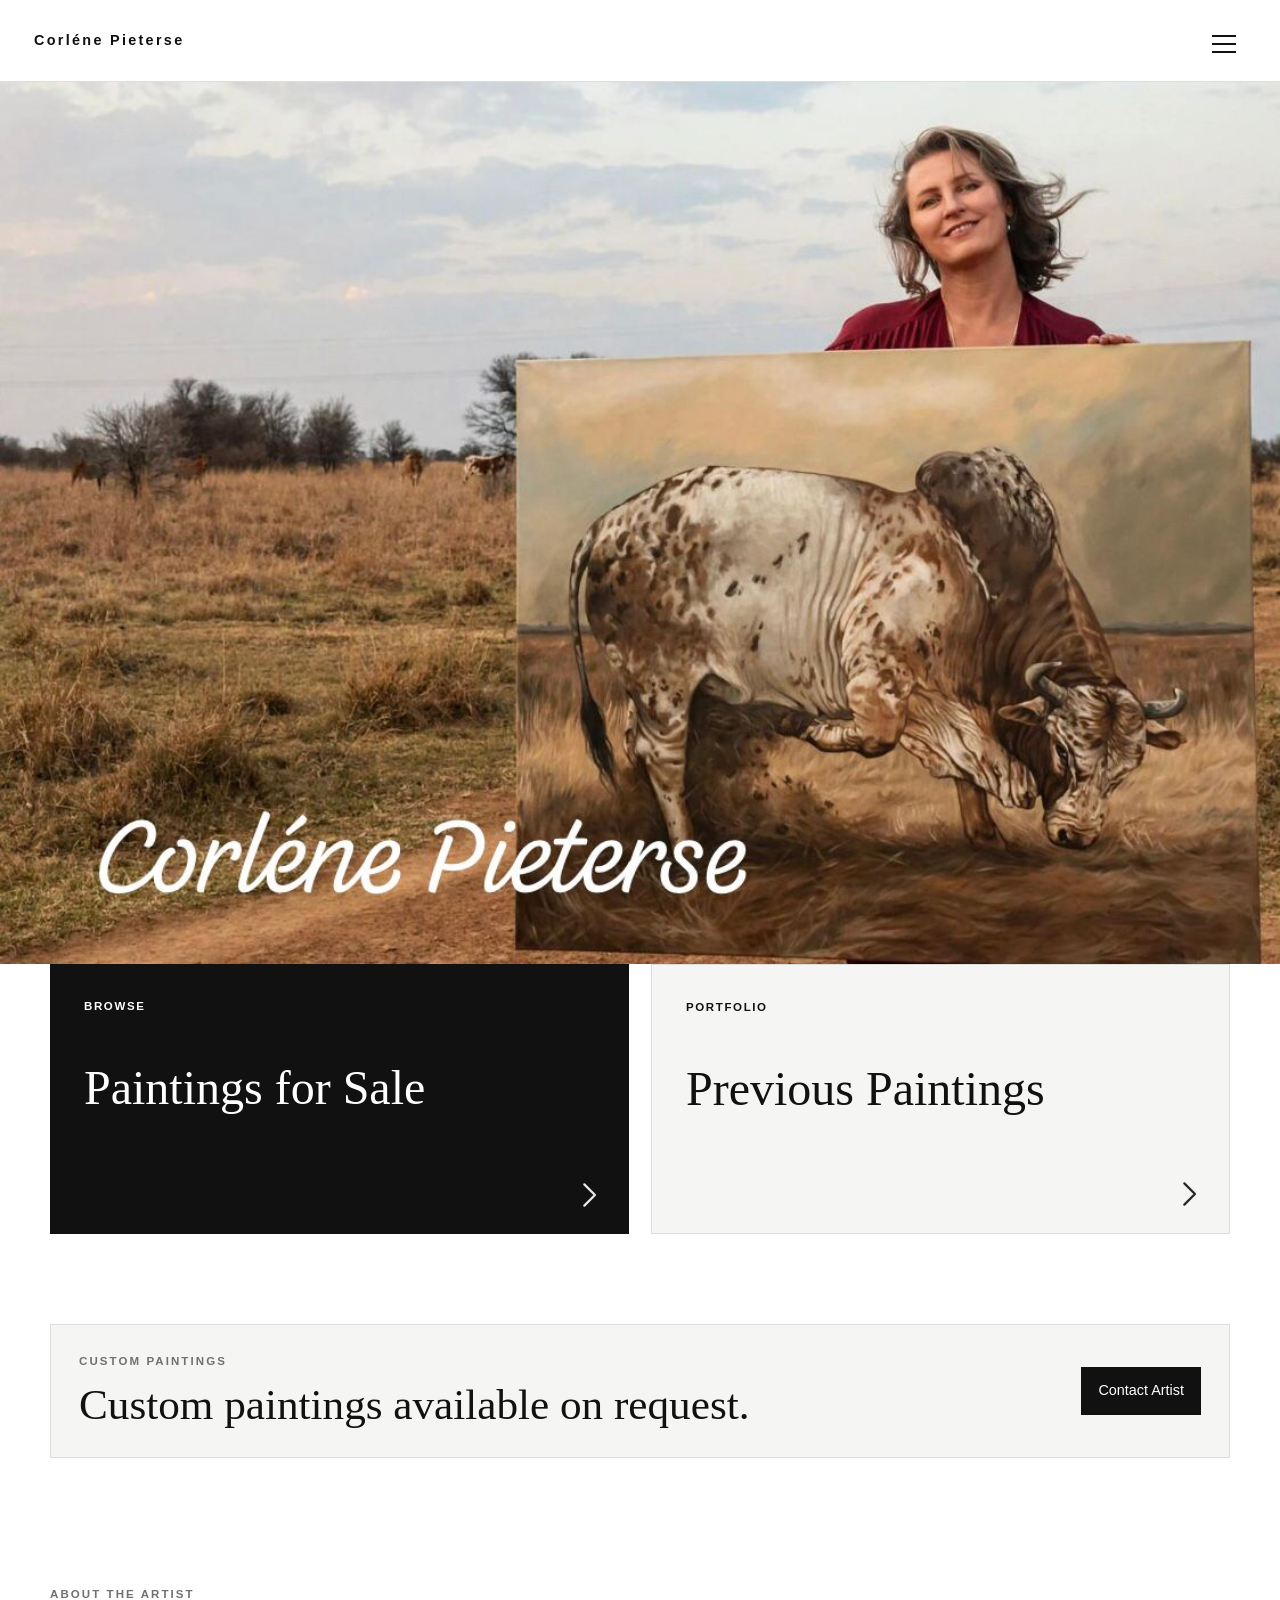
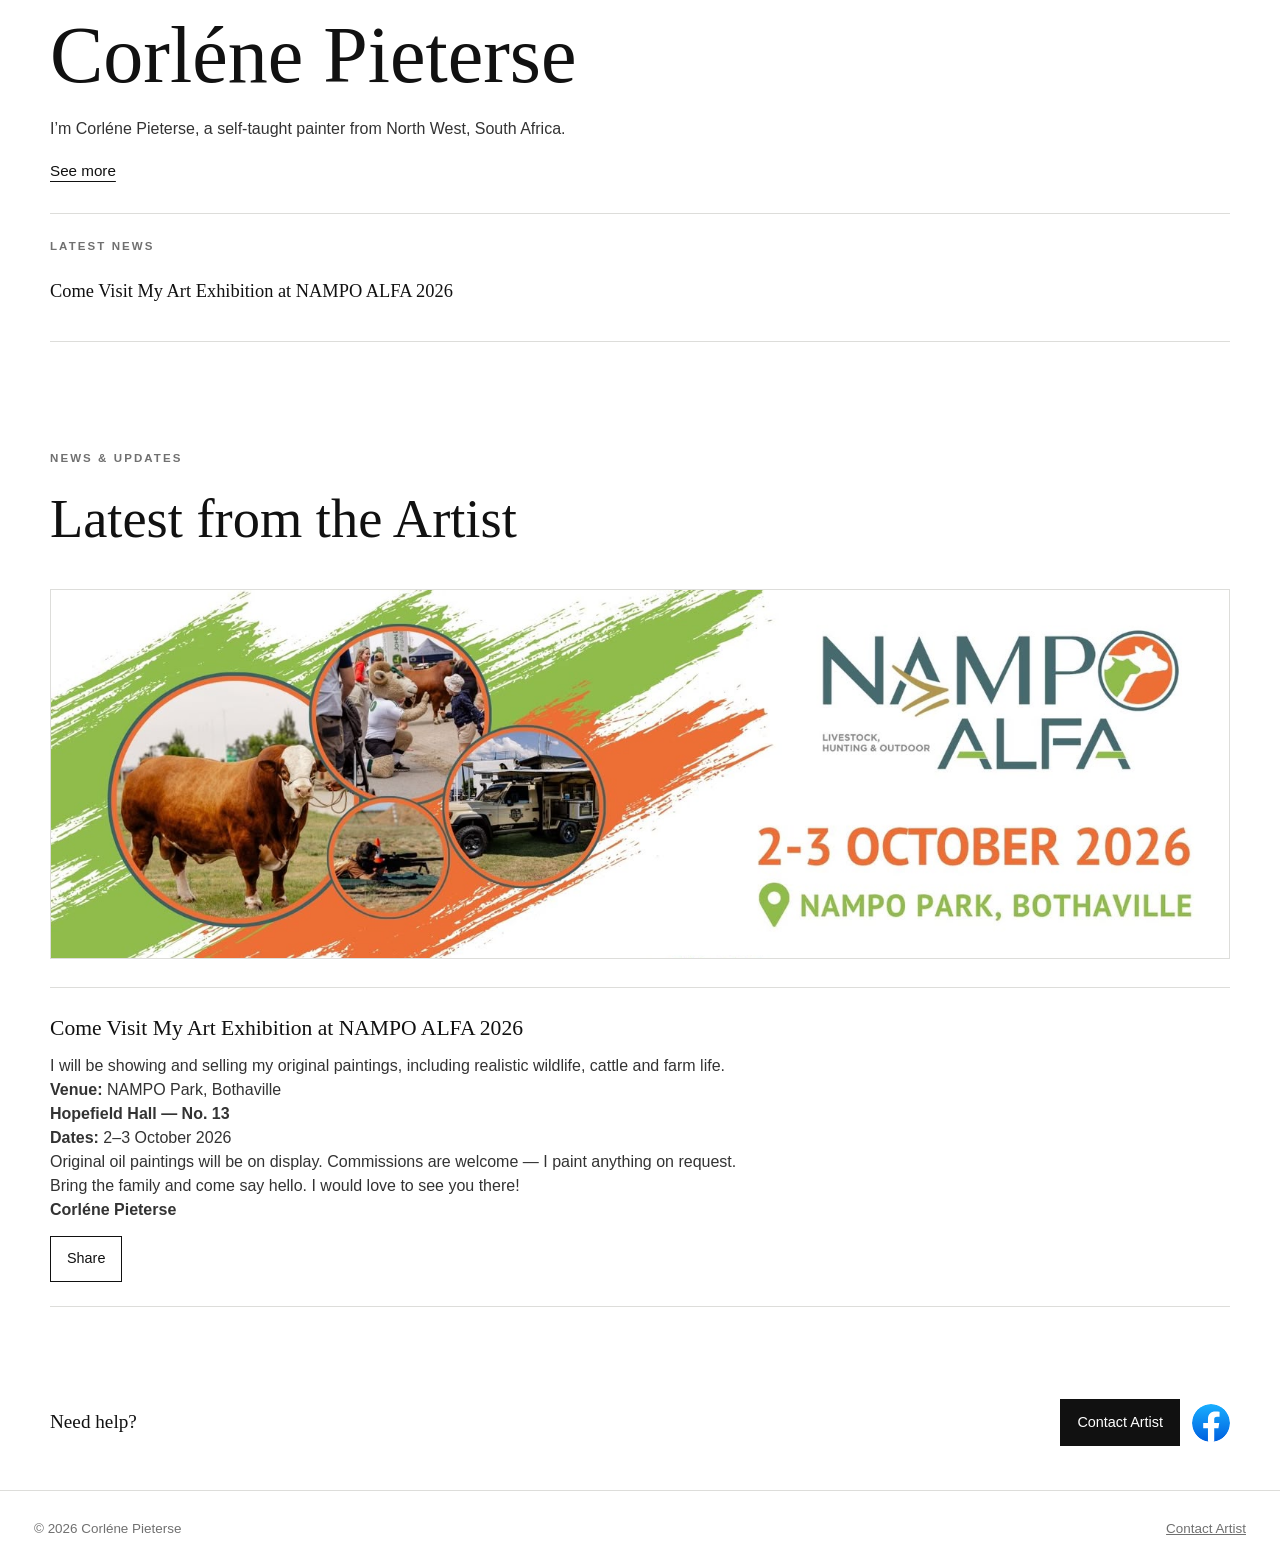
==== commit 12e6d39d: "Add files via upload" ====
--- a/index.html
+++ b/index.html
@@ -5,7 +5,7 @@
   <meta name="viewport" content="width=device-width, initial-scale=1.0">
   <meta name="description" content="Original oil paintings by Corléne Pieterse, a self-taught artist based in North West, South Africa.">
   <title>Corléne Pieterse | Fine Artist</title>
-  <link rel="stylesheet" href="./styles.css?v=011">
+  <link rel="stylesheet" href="./styles.css?v=013">
 </head>
 <body>
   <header class="site-header">
@@ -95,6 +95,14 @@
         <p>Original oil paintings will be on display. Commissions are welcome — I paint anything on request.</p>
         <p>Bring the family and come say hello. I would love to see you there!</p>
         <p><strong>Corléne Pieterse</strong></p>
+        <div class="newsletter-share">
+          <button
+            class="share-button"
+            type="button"
+            data-share-title="Come Visit My Art Exhibition at NAMPO ALFA 2026"
+            data-share-url="index.html?news=nampo-alfa-2026#news-item-1"
+          >Share</button>
+        </div>
       </article>
     </section>
 
@@ -105,7 +113,7 @@
         <a class="facebook-icon-link"
            href="https://www.facebook.com/share/1Ef3QSD8dy/?mibextid=wwXIfr"
            target="_blank" rel="noopener"
-           aria-label="Visit Corléne Pieterse on Facebook"><span class="facebook-f" aria-hidden="true">f</span></a>
+           aria-label="Visit Corléne Pieterse on Facebook"><img class="facebook-icon-image" src="assets/images/facebook.svg" alt="" aria-hidden="true"></a>
       </div>
     </section>
   </main>
@@ -115,6 +123,6 @@
     <a href="contact.html">Contact Artist</a>
   </footer>
 
-  <script src="./script.js?v=011"></script>
+  <script src="./script.js?v=013"></script>
 </body>
 </html>
--- a/styles.css
+++ b/styles.css
@@ -649,27 +649,6 @@
   gap: 12px;
 }
 
-.facebook-icon-link {
-  display: inline-flex;
-  align-items: center;
-  justify-content: center;
-  flex: 0 0 auto;
-  width: 38px;
-  height: 38px;
-  padding: 0;
-  border: 0;
-  border-radius: 50%;
-  background: #1877F2;
-  color: #ffffff;
-  text-decoration: none;
-  line-height: 1;
-}
-
-.facebook-icon-link svg {
-  display: none;
-}
-
-
 @media (max-width: 719px) {
   .hero {
     padding: 0;
@@ -755,20 +734,6 @@
   line-height: 1.08;
 }
 
-.facebook-icon-link {
-  flex: 0 0 auto;
-  width: 38px;
-  height: 38px;
-  border: 0;
-  border-radius: 50%;
-  background: #1877F2;
-  color: #ffffff;
-}
-
-.facebook-icon-link svg {
-  display: none;
-}
-
 .contact-facebook {
   display: flex;
   align-items: center;
@@ -789,13 +754,178 @@
 }
 
 
-.facebook-f {
-  display: block;
-  margin-top: 5px;
-  font-family: Arial, Helvetica, sans-serif;
-  font-size: 30px;
-  font-weight: 700;
+
+
+
+
+/* Actual Facebook brand asset — no improvised icon/background. */
+.facebook-icon-link {
+  display: inline-flex;
+  align-items: center;
+  justify-content: center;
+  width: 38px;
+  height: 38px;
+  padding: 0;
+  border: 0;
+  border-radius: 50%;
+  background: transparent;
+  overflow: hidden;
+  text-decoration: none;
+}
+
+.facebook-icon-image {
+  display: block;
+  width: 38px;
+  height: 38px;
+}
+
+.painting-actions,
+.newsletter-share {
+  display: flex;
+  align-items: center;
+  gap: 10px;
+  flex-wrap: wrap;
+  margin-top: 14px;
+}
+
+.share-button {
+  display: inline-flex;
+  align-items: center;
+  justify-content: center;
+  min-height: 43px;
+  padding: 11px 16px;
+  border: 1px solid var(--black);
+  background: var(--white);
+  color: var(--black);
+  font: inherit;
+  font-size: 0.9rem;
+  cursor: pointer;
+}
+
+.share-button:hover,
+.share-button:focus-visible {
+  background: var(--soft);
+}
+
+.share-dialog {
+  position: fixed;
+  inset: 0;
+  z-index: 3000;
+  display: none;
+}
+
+.share-dialog.open {
+  display: block;
+}
+
+.share-dialog-backdrop {
+  position: absolute;
+  inset: 0;
+  background: rgba(0, 0, 0, 0.56);
+}
+
+.share-dialog-panel {
+  position: absolute;
+  left: 50%;
+  bottom: 0;
+  width: min(100%, 520px);
+  max-height: calc(100vh - 36px);
+  overflow-y: auto;
+  transform: translateX(-50%);
+  padding: 22px;
+  background: var(--white);
+  border-radius: 16px 16px 0 0;
+  box-shadow: 0 -12px 34px rgba(0, 0, 0, 0.22);
+}
+
+.share-dialog-header {
+  display: flex;
+  align-items: center;
+  justify-content: space-between;
+  gap: 18px;
+  padding-bottom: 12px;
+  border-bottom: 1px solid var(--line);
+}
+
+.share-dialog-header h2 {
+  margin: 0;
+  font-family: Georgia, "Times New Roman", serif;
+  font-size: 1.45rem;
+  font-weight: 400;
+}
+
+.share-dialog-close {
+  width: 38px;
+  height: 38px;
+  border: 0;
+  background: transparent;
+  color: var(--black);
+  font-size: 2rem;
   line-height: 1;
-  color: #ffffff;
-  transform: scaleX(0.88);
-}
+  cursor: pointer;
+}
+
+.share-dialog-item-title {
+  margin: 18px 0 12px;
+  color: var(--grey);
+  font-size: 0.9rem;
+}
+
+.share-options {
+  display: grid;
+  gap: 8px;
+}
+
+.share-option {
+  display: flex;
+  align-items: center;
+  gap: 12px;
+  width: 100%;
+  min-height: 50px;
+  padding: 12px 14px;
+  border: 1px solid var(--line);
+  background: var(--white);
+  color: var(--black);
+  font: inherit;
+  font-size: 0.95rem;
+  text-align: left;
+  text-decoration: none;
+  cursor: pointer;
+}
+
+.share-option:hover,
+.share-option:focus-visible {
+  background: var(--soft);
+}
+
+.share-option img {
+  width: 26px;
+  height: 26px;
+  flex: 0 0 auto;
+}
+
+body.share-dialog-open {
+  overflow: hidden;
+}
+
+.shared-target {
+  outline: 2px solid #111111;
+  outline-offset: 6px;
+  transition: outline-color 0.6s ease;
+}
+
+@media (min-width: 720px) {
+  .share-dialog-panel {
+    top: 50%;
+    bottom: auto;
+    border-radius: 14px;
+    transform: translate(-50%, -50%);
+  }
+}
+
+@media (max-width: 520px) {
+  .painting-actions .primary-button,
+  .painting-actions .share-button {
+    flex: 1 1 auto;
+  }
+}
